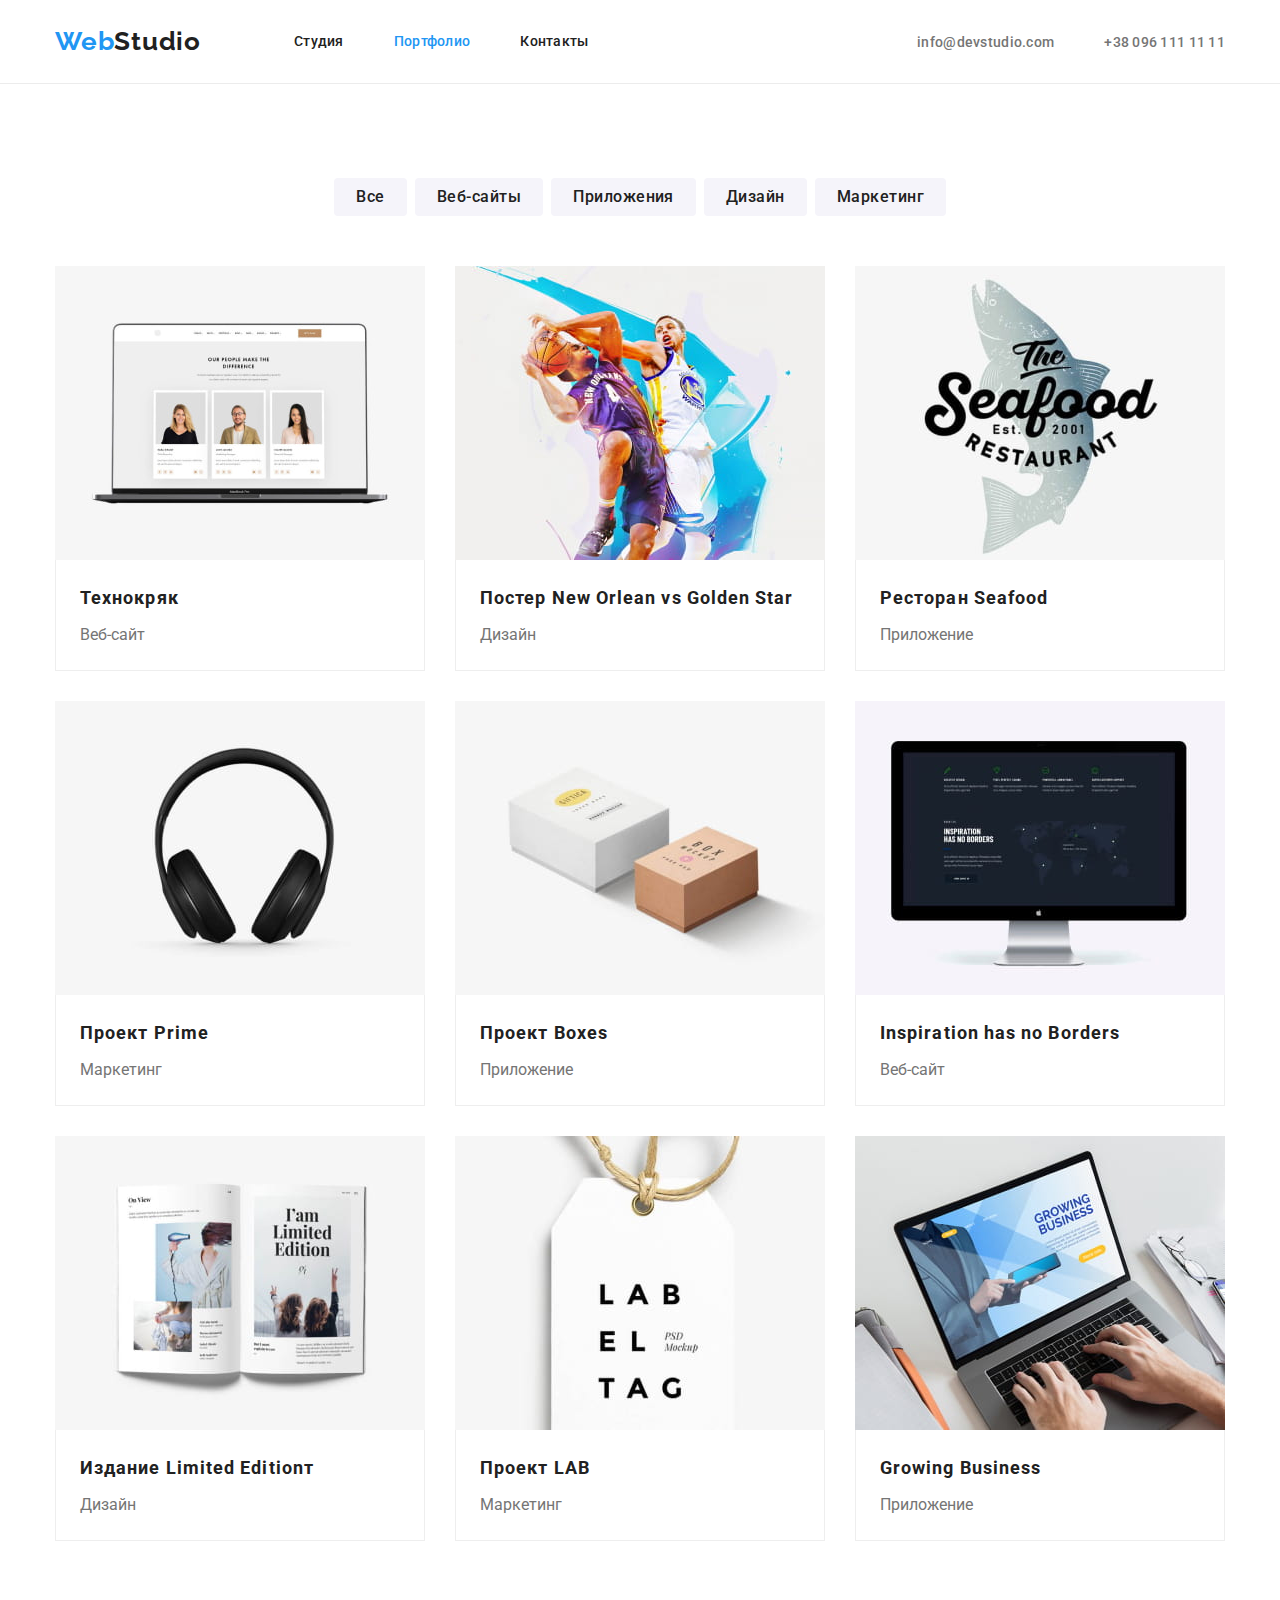
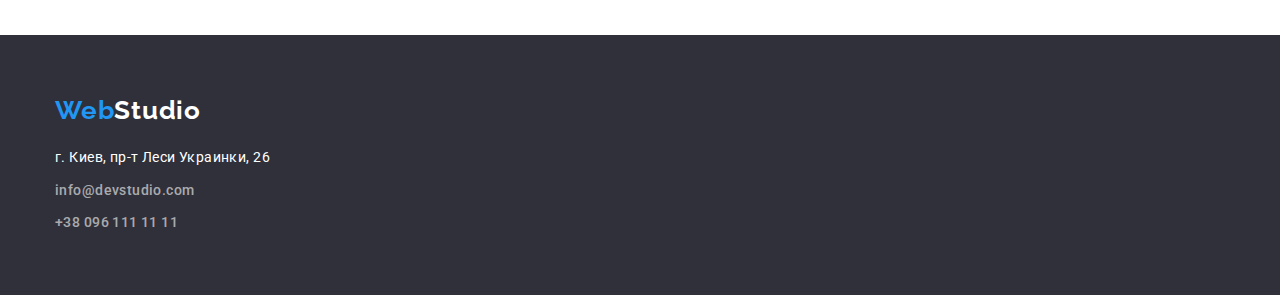
==== portfolio.html @ 575918b5 "hw4" ====
<!DOCTYPE html>
<html lang="ru">

<head>
    <meta charset="UTF-8">
    <meta http-equiv="X-UA-Compatible" content="IE=edge">
    <meta name="viewport" content="width=device-width, initial-scale=1.0">
    <title>Document</title>
    <link
        href="https://fonts.googleapis.com/css2?family=Raleway:wght@700&family=Roboto:wght@400;500;700;900&display=swap"
        rel="stylesheet">
    <link rel="stylesheet" href="https://cdnjs.cloudflare.com/ajax/libs/modern-normalize/1.1.0/modern-normalize.min.css"
        integrity="sha512-wpPYUAdjBVSE4KJnH1VR1HeZfpl1ub8YT/NKx4PuQ5NmX2tKuGu6U/JRp5y+Y8XG2tV+wKQpNHVUX03MfMFn9Q=="
        crossorigin="anonymous" referrerpolicy="no-referrer" />
    <link rel="stylesheet" href="./css/styles.css">
</head>

<body>

    <header class="page-header">
        <div class="container ">
            <a lang="en" href="" class="logo logo-header"><span class="logo-accent">Web</span>Studio</a>

            <nav class="navigation">
                <ul class="site-nav list">
                    <li class="site-nav-item">
                        <a href="./index.html" class=" link ">Студия</a>
                    </li>
                    <li class="site-nav-item">
                        <a href="./portfolio.html" class=" link current">Портфолио</a>
                    </li>
                    <li class="site-nav-item">
                        <a href="" class=" link">Контакты</a>
                    </li>
                </ul>
            </nav>
            <ul class=" contacts-header list">
                <Li class="contacts-list"><a href="mailto:info@devstudio.com"
                        class="contacts link">info@devstudio.com</a>
                </Li>
                <li class="contacts-list"><a href="tel:+380961111111" class="contacts link">+38 096 111 11 11</a></li>
            </ul>
        </div>
    </header>

    <main>
        <h1 class="visually-hidden">Портфолио</h1>
        <section class="galery section">
            <div class="container">
                <ul class="galery-list list">
                    <li class="galery-list-item"><button type="button" class="galery-list-button">Все</button></li>
                    <li class="galery-list-item"><button type="button" class="galery-list-button">Веб-сайты</button>
                    </li>
                    <li class="galery-list-item"><button type="button" class="galery-list-button">Приложения</button>
                    </li>
                    <li class="galery-list-item"><button type="button" class="galery-list-button">Дизайн</button></li>
                    <li class="galery-list-item"><button type="button" class="galery-list-button">Маркетинг</button>
                    </li>
                </ul>
                <ul class="galery-images list">
                    <li class="galery-item"><a href="" class="link">
                            <img src="./images/portfolio1.jpg" alt="Компьютер" width="370" height="294">
                            <div class="galery-wrapper">
                                <h2 class="galery-images-name">Технокряк</h2>
                                <p class="galery-images-description">Веб-сайт</p>
                                <p></p>
                            </div>
                        </a>
                        </li">
                    <li class="galery-item"><a href="" class="link">
                            <img src="./images/portfolio2.jpg" alt="Баскетболисты" width="370" height="294">
                            <div class="galery-wrapper">
                                <h2 class="galery-images-name">Постер New Orlean vs Golden Star</h2>
                                <p class="galery-images-description">Дизайн</p>
                                <p></p>
                            </div>

                        </a>

                    </li>
                    <li class="galery-item"><a href="" class="link">
                            <img src="./images/portfolio3.jpg" alt="Логотип-рыба" width="370" height="294">
                            <div class="galery-wrapper">
                                <h2 class="galery-images-name">Ресторан Seafood</h2>
                                <p class="galery-images-description">Приложение</p>
                                <p>
                                </p>
                            </div>

                        </a>
                    </li>
                    <li class="galery-item"><a href="" class="link">
                            <img src="./images/portfolio4.jpg" alt="Наушники" width="370" height="294">
                            <div class="galery-wrapper">
                                <h2 class="galery-images-name">Проект Prime</h2>
                                <p class="galery-images-description">Маркетинг</p>
                                <p></p>
                            </div>

                        </a>
                    </li>
                    <li class="galery-item"><a href="" class="link">
                            <img src="./images/portfolio5.jpg" alt="Две коробки" width="370" height="294">
                            <div class="galery-wrapper">
                                <h2 class="galery-images-name">Проект Boxes</h2>
                                <p class="galery-images-description">Приложение</p>
                                <p></p>
                            </div>

                        </a>
                    </li>
                    <li class="galery-item"><a href="" class="link">
                            <img src="./images/portfolio6.jpg" alt="Монитор" width="370" height="294">
                            <div class="galery-wrapper">
                                <h2 class="galery-images-name">Inspiration has no Borders</h2>
                                <p class="galery-images-description">Веб-сайт</p>
                                <p></p>
                            </div>

                        </a>
                    </li>
                    <li class="galery-item"><a href="" class="link">
                            <img src="./images/portfolio7.jpg" alt="Открытый журнал" width="370" height="294">
                            <div class="galery-wrapper">
                                <h2 class="galery-images-name">Издание Limited Editionт</h2>
                                <p class="galery-images-description">Дизайн</p>
                                <p></p>
                            </div>

                        </a>
                    </li>
                    <li class="galery-item"><a href="" class="link">
                            <img src="./images/portfolio8.jpg" alt="Бирка" width="370" height="294">
                            <div class="galery-wrapper">
                                <h2 class="galery-images-name">Проект LAB</h2>
                                <p class="galery-images-description">Маркетинг</p>
                                <p></p>
                            </div>

                        </a>
                    </li>
                    <li class="galery-item"><a href="" class="link">
                            <img src="./images/portfolio9.jpg" alt="Работа за компьютером" width="370" height="294">
                            <div class="galery-wrapper">
                                <h2 class="galery-images-name">Growing Business</h2>
                                <p class="galery-images-description">Приложение</p>
                                <p></p>
                            </div>

                        </a>
                    </li>
                </ul>
            </div>
        </section>
    </main>


    <footer class="adress">
        <div class="container">
            <a lang="en" href="" class="logo logo-footer"><span class="logo-accent">Web</span>Studio</a>
            <address>
                <ul class="adress-list list">
                    <li class="adress-list-item"><a href="https://goo.gl/maps/Eq5jRLe5XYkMgJvZ7"
                            class="adress-item map link">г. Киев, пр-т
                            Леси
                            Украинки,
                            26</a></li>
                    <li class="adress-list-item"><a href="mailto:info@devstudio.com"
                            class="adress-item contacts link">info@devstudio.com</a>
                    </li>
                    <li class="adress-list-item"><a href="tel:+380961111111" class="adress-item contacts link">+38 096
                            111 11 11</a></li>
                </ul>
            </address>
        </div>
    </footer>
    </main>





</body>

</html>
---- css/styles.css ----
:root {
  --primary-text-color: #757575;
  --title-text-color: #212121;
  --accent-color: #2196f3;
  --main-background-color: #ffffff;
}

html {
  box-sizing: border-box;
}
*,
*::before,
*::after {
  box-sizing: inherit;
}

body {
  margin: 0;
  font-family: Roboto, sans-serif;
  background-color: var(--main-background-color);
  color: var(--primary-text-color);
}

h1,
h2,
h3,
h4,
h5,
h6,
p {
  margin-top: 0;
  margin-bottom: 0;
}
ul,
ol {
  margin-top: 0;
  margin-bottom: 0;
  padding-left: 0;
}
img {
  display: block;
  max-width: 100%;
  height: auto.;
}
.link {
  text-decoration: none;
}
.list {
  list-style: none;
}

.container {
  width: 1200px;
  padding-left: 15px;
  padding-right: 15px;
  margin-left: auto;
  margin-right: auto;
}
.section {
  padding-top: 94px;
  padding-bottom: 94px;
}
/*---Header---*/
.page-header .container {
  display: flex;
  align-items: center;
}
.logo-header {
  margin-right: 93px;
}
.logo {
  font-family: Raleway, sans-serif;
  font-weight: 700;
  font-size: 26px;
  line-height: 1.19;
  letter-spacing: 0.03em;
  color: var(--title-text-color);
  text-decoration: none;
}
.logo-accent {
  color: var(--accent-color);
}
.site-nav {
  display: flex;
}
.site-nav-item {
  display: block;
  margin-right: 50px;
  padding-top: 32px;
  padding-bottom: 32px;

  font-weight: 500;
  font-size: 14px;
  line-height: 1.14;
  letter-spacing: 0.02em;
  background-color: inherit;
  color: var(--title-text-color);
}

.site-nav-item > .link {
  color: var(--title-text-color);
}
.site-nav-item:last-child {
  margin-right: 0px;
}
.site-nav-item:hover,
.site-nav-item:focus {
  color: var(--accent-color);
}

.link.current {
  color: var(--accent-color);
}
.contacts {
  font-weight: 500;
  font-size: 14px;
  line-height: 1.14;
  letter-spacing: 0.02em;
  background-color: inherit;
  color: var(--primary-text-color);
}
.contacts:hover,
.contacts:focus {
  color: var(--accent-color);
}
.contacts-header {
  display: flex;
  margin-left: auto;
}
.contacts-list {
  display: block;
  margin-right: 50px;
  padding-top: 32px;
  padding-bottom: 32px;
}

.contacts-list:last-child {
  margin-right: 0px;
}

/*---Hero---*/
.hero,
.adress {
  background-color: #2f303a;
}
.hero {
  padding-top: 200px;
  padding-bottom: 200px;
  background-image: url('../images/hero.jpg');
  background-position: center;
  background-size: cover;
}
.main-title {
  margin-bottom: 30px;
  font-weight: 900;
  font-size: 44px;
  line-height: 1.36;
  text-align: center;
  letter-spacing: 0.06em;
  text-transform: uppercase;
  color: #ffffff;
}
.main-button {
  display: block;
  min-width: 200px;
  padding: 10px 32px;
  border-radius: 4px;
  border: 0px;
  box-shadow: 0px 4px 4px rgba(0, 0, 0, 0.15);
  margin-left: auto;
  margin-right: auto;

  font-family: Roboto, sans-serif;
  font-weight: 700;
  font-size: 16px;
  line-height: 1.87;

  letter-spacing: 0.06em;
  background-color: var(--accent-color);
  color: #ffffff;
  cursor: pointer;
}

/*---Main-text---*/
.text,
.member-list-description {
  background-color: var(--main-background-color);
}
.main-text {
  display: flex;
  margin-left: -30px;
}
.main-text-items {
  flex-basis: calc((100%-120px) / 4);
  margin-left: 30px;
}

.main-text-themes {
  font-weight: 700;
  font-size: 14px;
  line-height: 1.14;
  letter-spacing: 0.03em;
  text-transform: uppercase;
  color: var(--title-text-color);
}
.main-text-features {
  margin-top: 10px;
  font-size: 14px;
  line-height: 1.71;
  letter-spacing: 0.03em;
}
.description-title,
.members-team {
  font-weight: 700;
  font-size: 36px;
  line-height: 1.17;
  text-align: center;
  letter-spacing: 0.03em;
  color: var(--title-text-color);
}
.description {
  padding-top: 0px;
}
.description-title {
  margin-bottom: 50px;
}
.description-pictures {
  display: flex;
  justify-content: space-between;
}
.members-team {
  margin-bottom: 50px;
}
.members {
  background-color: #f5f4fa;
}
.member-list {
  display: flex;
  /* margin-left: -30px;*/
}

.member-list-description {
  flex-basis: calc((100% - 90px) / 4);
  margin-left: 30px;

  box-shadow: 0px 1px 3px rgba(0, 0, 0, 0.12), 0px 1px 1px rgba(0, 0, 0, 0.14),
    0px 2px 1px rgba(0, 0, 0, 0.2);
  border-radius: 0px 0px 4px 4px;
}
.member-list-description:first-child {
  margin-left: 0;
}

.members-wrapper {
  padding-top: 30px;
  padding-bottom: 30px;
}

.members-name {
  padding-bottom: 10px;
  font-weight: 500;
  font-size: 16px;
  line-height: 1.19;
  text-align: center;
  letter-spacing: 0.03em;
  color: var(--title-text-color);
}
.members-profession {
  font-size: 16px;
  line-height: 1.19;
  text-align: center;
  letter-spacing: 0.03em;
}
/*---Footer---*/
.adress {
  padding-top: 60px;
  padding-bottom: 60px;
}
.adress-item {
  font-style: normal;
  font-size: 14px;
  line-height: 1.71;
  letter-spacing: 0.03em;
  color: rgba(255, 255, 255, 0.6);
}
.adress-list-item {
  margin-bottom: 9px;
}
.adress-list-item:last-child {
  margin-bottom: 0px;
}
.map {
  color: #ffffff;
}

.logo-footer {
  color: #ffffff;
}
.adress-list {
  margin-top: 20px;
}

/*---Portfolio---*/

.visually-hidden {
  position: absolute;
  width: 1px;
  height: 1px;
  margin: -1px;
  border: 0;
  padding: 0;
  white-space: nowrap;
  clip-path: inset(100%);
  clip: rect(0 0 0 0);
  overflow: hidden;
}

.page-header {
  border-bottom: 1px solid #ececec;
}
.page-header .container {
  display: flex;
}

.galery-list {
  display: flex;
  justify-content: center;
  margin-bottom: 50px;
}

.galery-list-item:not(:last-child) {
  margin-right: 8px;
}
.galery-list-button:hover,
.galery-list-buttons:focus {
  background-color: var(--accent-color);
  color: #ffffff;
  cursor: pointer;
}
.galery-list-button {
  min-width: 73px;
  padding: 6px 22px;
  border-radius: 4px;
  font-family: Roboto, sans-serif;
  font-weight: 500;
  font-size: 16px;
  line-height: 1.62;
  text-align: center;
  letter-spacing: 0.03em;
  background-color: #f5f4fa;
  color: var(--title-text-color);
  border: 0;
}
.galery-images {
  display: flex;
  flex-wrap: wrap;
}

.galery-item {
  flex-basis: calc((100% - 60px) / 3);
}

.galery-item:not(:nth-child(3n)) {
  margin-right: 30px;
}

.galery-item:not(:nth-last-child(-n + 3)) {
  margin-bottom: 30px;
}

.galery-images-name {
  margin-bottom: 4px;
  font-weight: 700;
  font-size: 18px;
  line-height: 2;
  letter-spacing: 0.06em;
  color: var(--title-text-color);
}
.galery-images-description {
  font-size: 16px;
  line-height: 1.87;
  color: var(--primary-text-color);
}

.galery-wrapper {
  border: 1px solid #eeeeee;
  border-top: none;
  padding-top: 20px;
  padding-bottom: 20px;
  padding-left: 24px;
  padding-right: 24px;
}
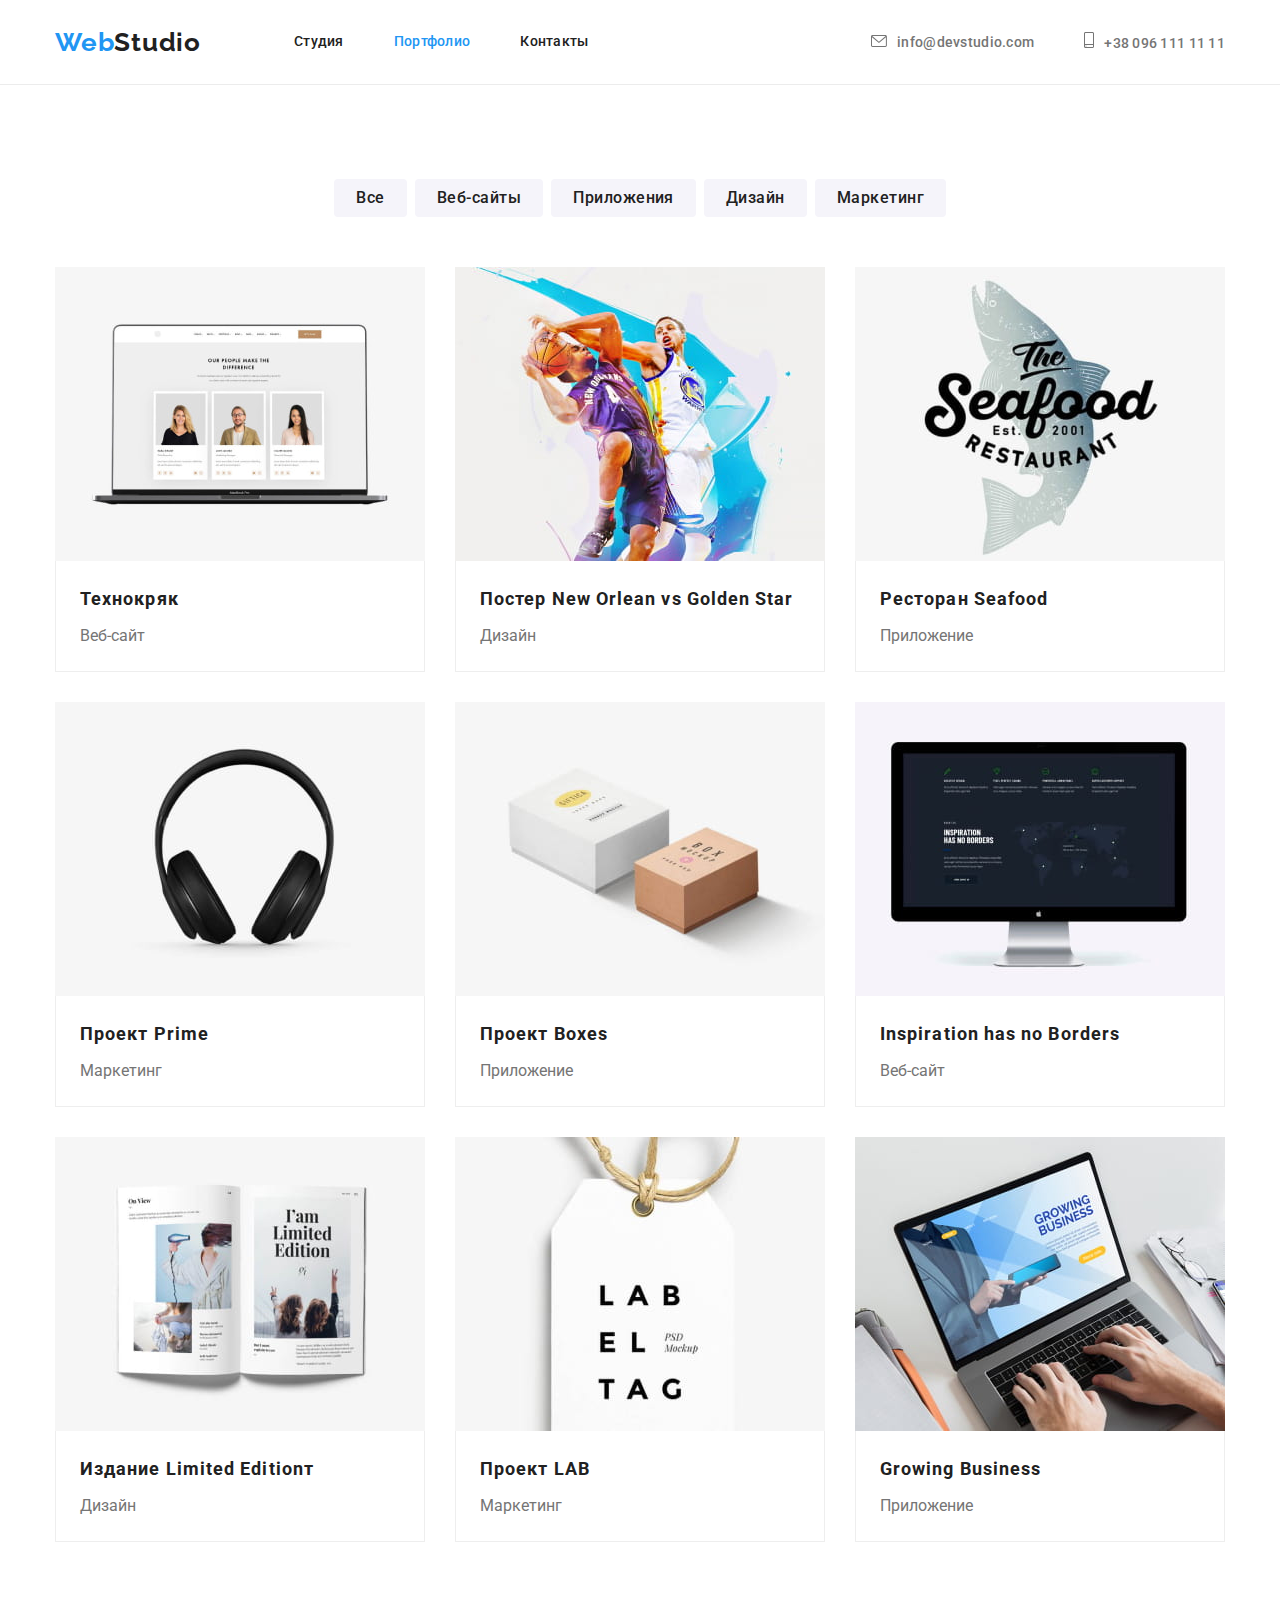
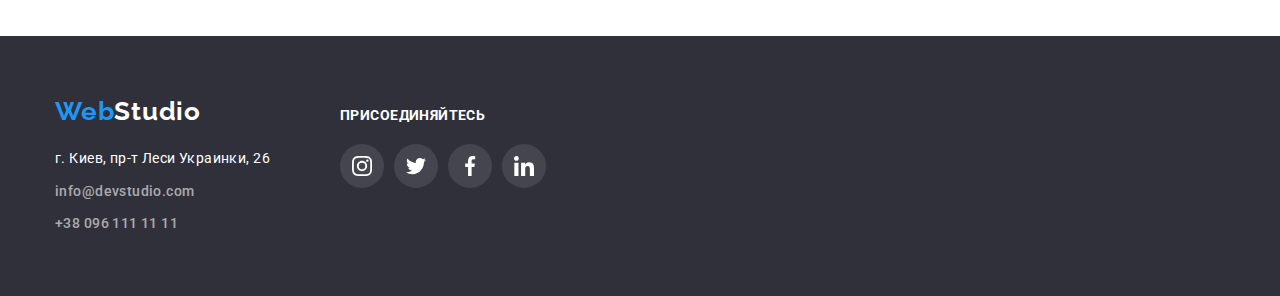
==== commit 0f6738d8: "hw4 prew" ====
--- a/portfolio.html
+++ b/portfolio.html
@@ -35,10 +35,16 @@
                 </ul>
             </nav>
             <ul class=" contacts-header list">
-                <Li class="contacts-list"><a href="mailto:info@devstudio.com"
-                        class="contacts link">info@devstudio.com</a>
+                <Li class="contacts-list"><a href="mailto:info@devstudio.com" class="contacts link"><svg
+                            class="icon-contacts-mail">
+                            <use class="mail" href="./images/icons.svg#icon-mail" width="16px" height="12"></use>
+                        </svg>info@devstudio.com</a>
                 </Li>
-                <li class="contacts-list"><a href="tel:+380961111111" class="contacts link">+38 096 111 11 11</a></li>
+                <li class="contacts-list"><a href="tel:+380961111111" class="contacts link"><svg
+                            class="icon-contacts-smartphone">
+                            <use class="smartphone" href="./images/icons.svg#icon-smartphone" width="10px" height="16">
+                            </use>
+                        </svg>+38 096 111 11 11</a></li>
             </ul>
         </div>
     </header>
@@ -156,22 +162,55 @@
 
 
     <footer class="adress">
-        <div class="container">
-            <a lang="en" href="" class="logo logo-footer"><span class="logo-accent">Web</span>Studio</a>
-            <address>
-                <ul class="adress-list list">
-                    <li class="adress-list-item"><a href="https://goo.gl/maps/Eq5jRLe5XYkMgJvZ7"
-                            class="adress-item map link">г. Киев, пр-т
-                            Леси
-                            Украинки,
-                            26</a></li>
-                    <li class="adress-list-item"><a href="mailto:info@devstudio.com"
-                            class="adress-item contacts link">info@devstudio.com</a>
-                    </li>
-                    <li class="adress-list-item"><a href="tel:+380961111111" class="adress-item contacts link">+38 096
-                            111 11 11</a></li>
-                </ul>
-            </address>
+        <div class="container footer-container">
+
+            <div>
+                <a lang="en" href="" class="logo logo-footer"><span class="logo-accent">Web</span>Studio</a>
+                <address>
+                    <ul class="adress-list list">
+                        <li class="adress-list-item"><a href="https://goo.gl/maps/Eq5jRLe5XYkMgJvZ7"
+                                class="adress-item map link">г. Киев, пр-т
+                                Леси
+                                Украинки,
+                                26</a></li>
+                        <li class="adress-list-item"><a href="mailto:info@devstudio.com"
+                                class="adress-item contacts link">info@devstudio.com</a>
+                        </li>
+                        <li class="adress-list-item"><a href="tel:+380961111111" class="adress-item contacts link">+38
+                                096 111 11 11</a></li>
+                    </ul>
+                </address>
+            </div>
+            <div class="invent">
+                <p class="invent-footer">Присоединяйтесь</p>
+                <ul class="social-list list">
+                    <li class="social-list-item">
+                        <a class="social-list-link link-footer link" href=""><svg class="social-list-icon" width="20"
+                                height="20">
+                                <use href="./images/icons.svg#icon-instagram"></use>
+                            </svg></a>
+                    </li>
+                    <li class="social-list-item">
+                        <a class="social-list-link link-footer link" href=""><svg class="social-list-icon" width="20"
+                                height="20">
+                                <use href="./images/icons.svg#icon-twitter"></use>
+                            </svg></a>
+                    </li>
+                    <li class="social-list-item">
+                        <a class="social-list-link link-footer link" href=""><svg class="social-list-icon" width="20"
+                                height="20">
+                                <use href="./images/icons.svg#icon-facebook"></use>
+                            </svg></a>
+                    </li>
+                    <li class="social-list-item">
+                        <a class="social-list-link link-footer link" href=""><svg class="social-list-icon" width="20"
+                                height="20">
+                                <use href="./images/icons.svg#icon-linkedin"></use>
+                            </svg></a>
+                    </li>
+                </ul>
+
+            </div>
         </div>
     </footer>
     </main>
--- a/css/styles.css
+++ b/css/styles.css
@@ -128,7 +128,7 @@
   margin-left: auto;
 }
 .contacts-list {
-  display: block;
+  /*display: block;*/
   margin-right: 50px;
   padding-top: 32px;
   padding-bottom: 32px;
@@ -137,7 +137,33 @@
 .contacts-list:last-child {
   margin-right: 0px;
 }
-
+.contacts-header-link {
+  display: flex;
+  align-items: center;
+  justify-content: center;
+}
+.icon-contacts-mail {
+  width: 16px;
+  height: 12px;
+  margin-right: 10px;
+  text-align: center;
+  fill: var(--primary-text-color);
+}
+.icon-contacts-smartphone {
+  width: 10px;
+  height: 16px;
+  margin-right: 10px;
+  text-align: center;
+  fill: var(--primary-text-color);
+}
+.icon-contacts-mail:hover,
+.icon-contacts-mail:focus {
+  fill: var(--accent-color);
+}
+.icon-contacts-smartphone:hover,
+.icon-contacts-smartphone:focus {
+  fill: var(--accent-color);
+}
 /*---Hero---*/
 .hero,
 .adress {
@@ -146,9 +172,11 @@
 .hero {
   padding-top: 200px;
   padding-bottom: 200px;
-  background-image: url('../images/hero.jpg');
+  background-image: linear-gradient(rgba(47, 48, 58, 0.4), rgba(47, 48, 58, 0.4)),
+    url('../images/hero.jpg');
   background-position: center;
   background-size: cover;
+  width: 1600px;
 }
 .main-title {
   margin-bottom: 30px;
@@ -186,6 +214,22 @@
 .member-list-description {
   background-color: var(--main-background-color);
 }
+.main-text-images {
+  display: flex;
+  align-items: center;
+  justify-content: center;
+  width: 270px;
+  height: 120px;
+  margin-bottom: 30px;
+
+  background-color: #f5f4fa;
+}
+
+.main-text-images-items {
+  width: 70px;
+  height: 70px;
+}
+
 .main-text {
   display: flex;
   margin-left: -30px;
@@ -254,6 +298,8 @@
 .members-wrapper {
   padding-top: 30px;
   padding-bottom: 30px;
+  padding-left: 32px;
+  padding-right: 32px;
 }
 
 .members-name {
@@ -270,6 +316,58 @@
   line-height: 1.19;
   text-align: center;
   letter-spacing: 0.03em;
+  margin-bottom: 16px;
+}
+.social-list {
+  display: flex;
+  justify-content: space-between;
+}
+.social-list-link {
+  display: flex;
+  align-items: center;
+  justify-content: center;
+  width: 44px;
+  height: 44px;
+  background-color: var(--main-background-color);
+  border-radius: 50%;
+}
+.social-list-link {
+  fill: #afb1b8;
+}
+.social-list-link:hover .social-list-icon,
+.social-list-link:focus .social-list-icon {
+  fill: var(--main-background-color);
+}
+.social-list-link:hover,
+.social-list-link:focus {
+  background-color: var(--accent-color);
+}
+
+.clients-item {
+  display: flex;
+  align-items: center;
+  justify-content: center;
+  width: 170px;
+  height: 92px;
+  border: 1px solid #afb1b8;
+  box-sizing: border-box;
+  border-radius: 4px;
+}
+.clients-list {
+  display: flex;
+  align-items: center;
+  justify-content: space-between;
+}
+.clients-logo {
+  fill: #afb1b8;
+}
+.clients-item:hover,
+.clients-item:focus {
+  border-color: var(--accent-color);
+}
+.clients-logo:hover,
+.clients-logo :focus {
+  fill: var(--accent-color);
 }
 /*---Footer---*/
 .adress {
@@ -298,6 +396,30 @@
 }
 .adress-list {
   margin-top: 20px;
+}
+.invent {
+  width: 206px;
+  height: 80px;
+
+  margin-left: 70px;
+}
+.invent-footer {
+  margin-bottom: 20px;
+  font-family: Roboto;
+  font-weight: 700;
+  font-size: 14px;
+  line-height: 1.14;
+  letter-spacing: 0.03em;
+  text-transform: uppercase;
+  color: #ffffff;
+}
+.footer-container {
+  display: flex;
+  align-items: baseline;
+}
+.link-footer {
+  background: rgba(255, 255, 255, 0.1);
+  fill: var(--main-background-color);
 }
 
 /*---Portfolio---*/
@@ -336,6 +458,8 @@
   background-color: var(--accent-color);
   color: #ffffff;
   cursor: pointer;
+  box-shadow: 0px 3px 1px rgba(0, 0, 0, 0.1), 0px 1px 2px rgba(0, 0, 0, 0.08),
+    0px 2px 2px rgba(0, 0, 0, 0.12);
 }
 .galery-list-button {
   min-width: 73px;
@@ -359,7 +483,11 @@
 .galery-item {
   flex-basis: calc((100% - 60px) / 3);
 }
-
+.galery-item:hover,
+.galery-item:focus {
+  box-shadow: 0px 1px 1px rgba(0, 0, 0, 0.12), 0px 4px 4px rgba(0, 0, 0, 0.06),
+    1px 4px 6px rgba(0, 0, 0, 0.16);
+}
 .galery-item:not(:nth-child(3n)) {
   margin-right: 30px;
 }
